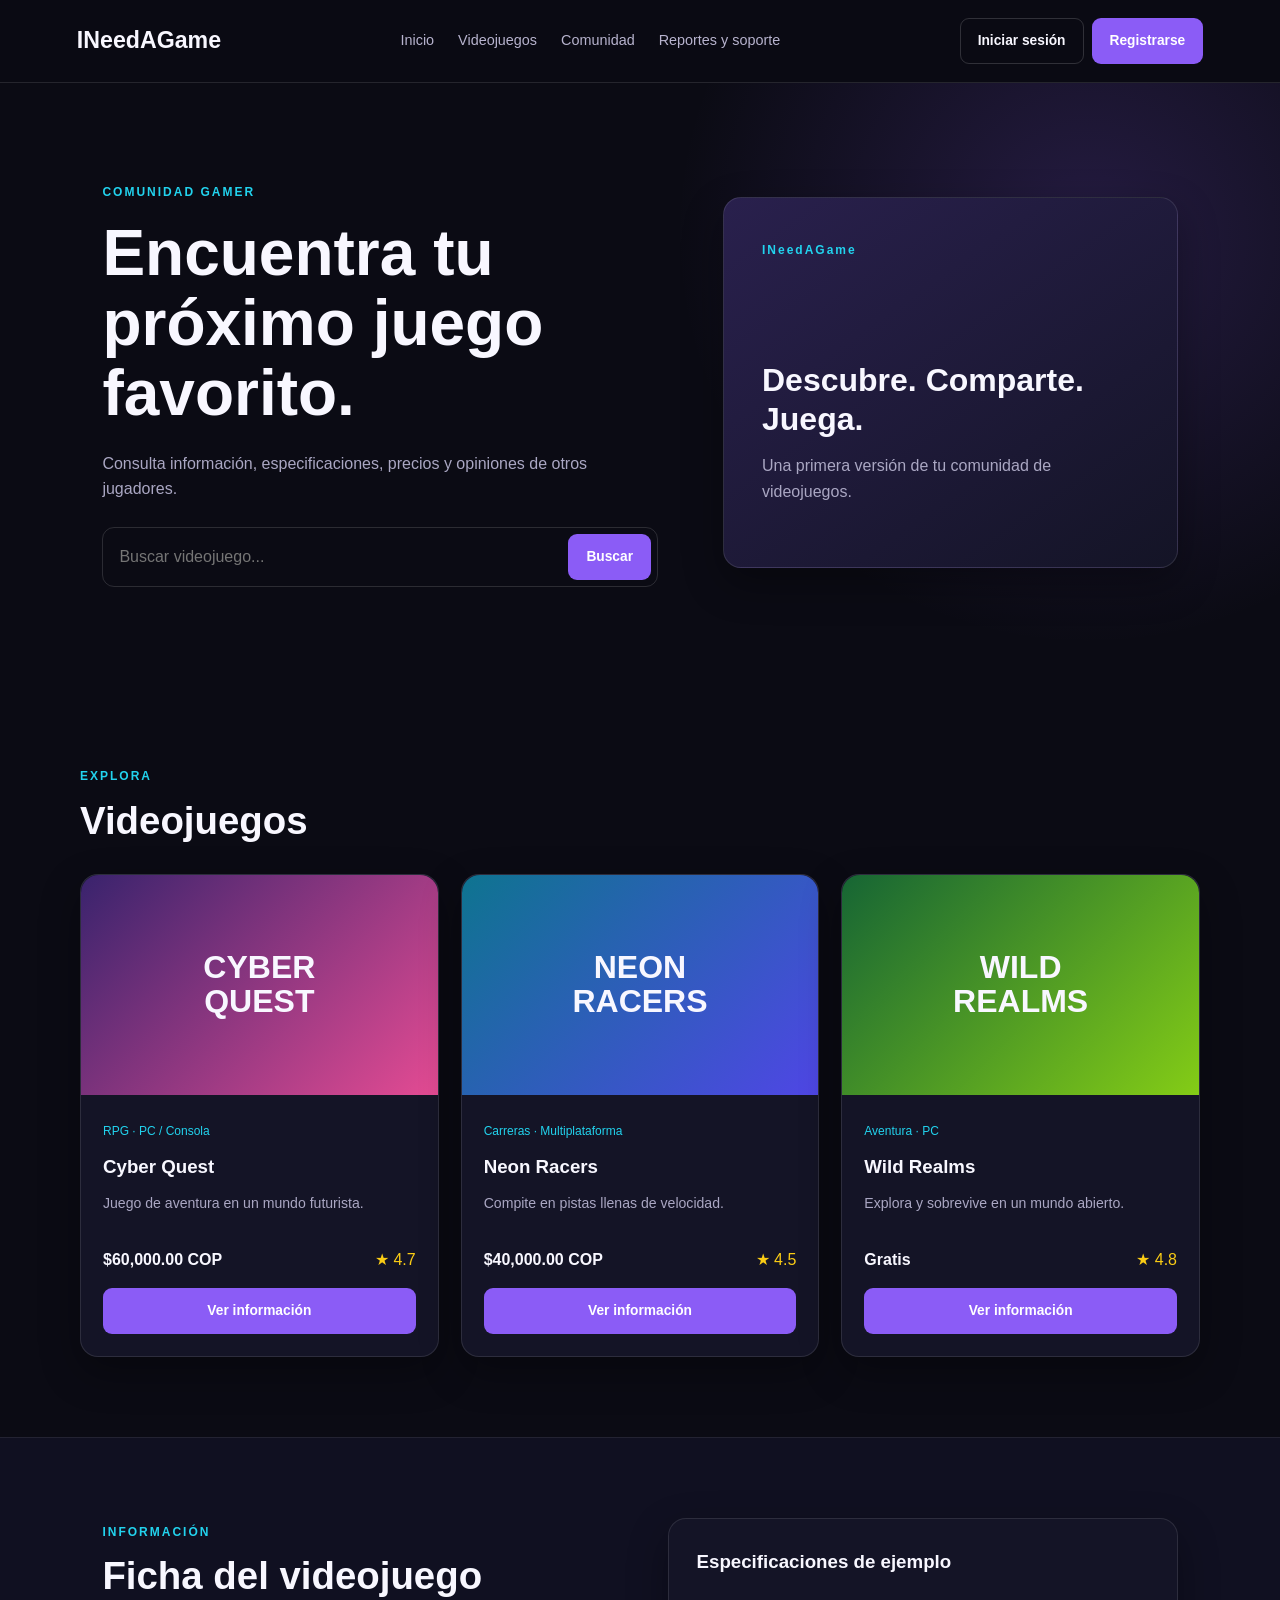
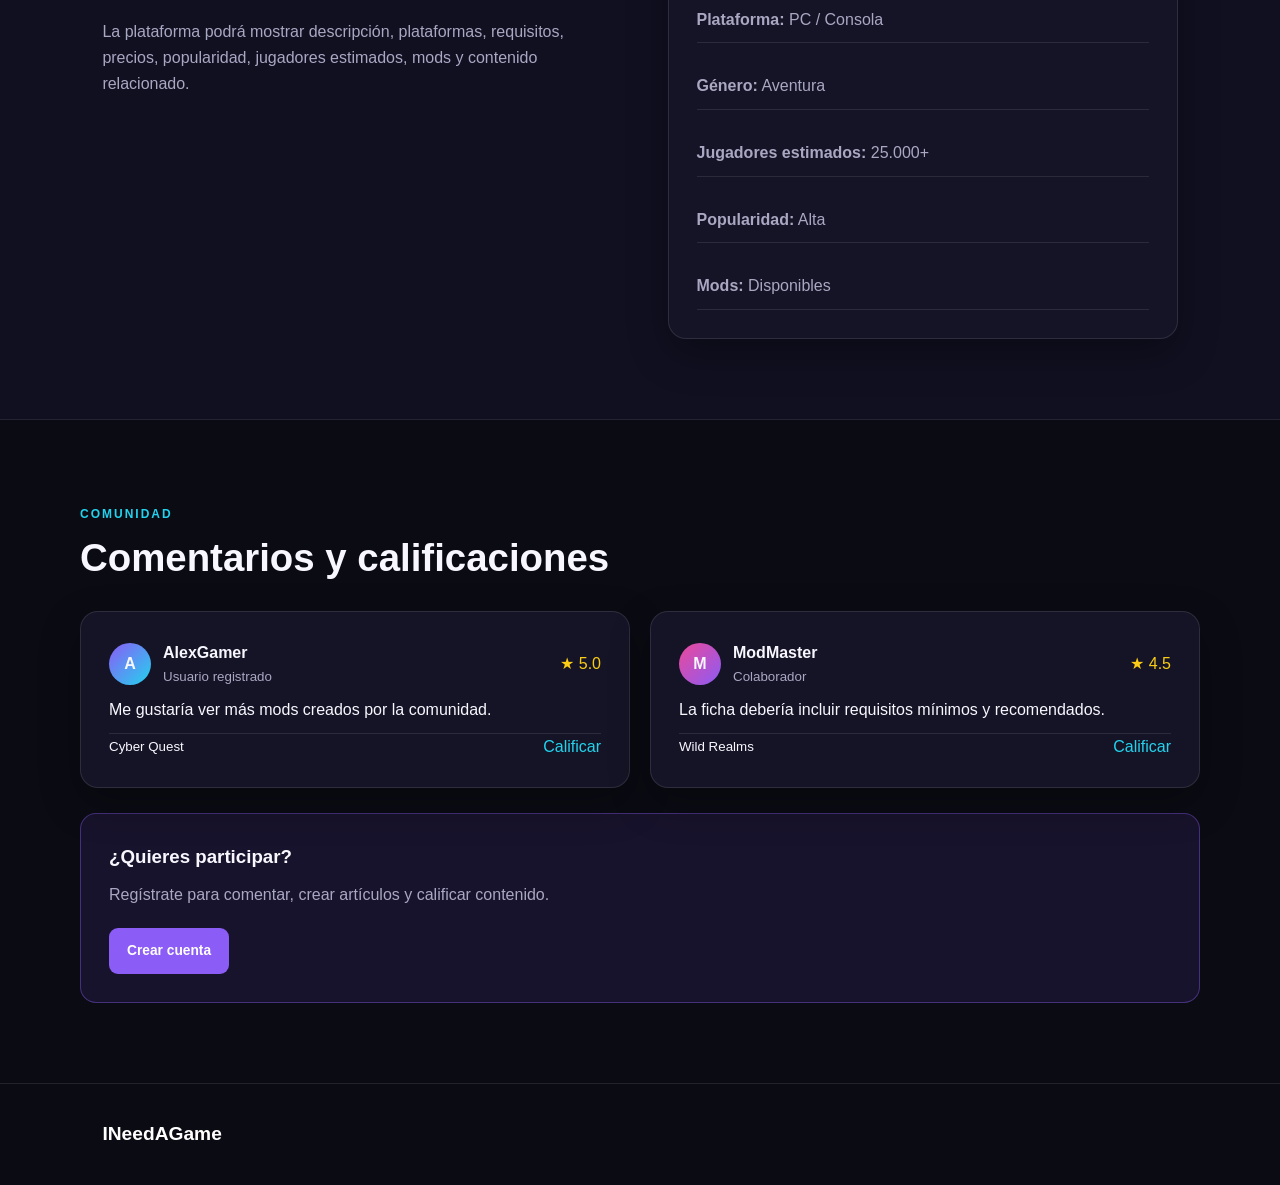
==== index.html @ 7449628d "Add files via upload" ====
<!doctype html>
<html lang="es">
<head>
  <meta charset="UTF-8">
  <meta name="viewport" content="width=device-width, initial-scale=1.0">
  <title>INeedAGame</title>
  <link rel="stylesheet" href="styles.css">
</head>
<body>
<header class="header">
  <a class="logo" href="index.html">INeedAGame</a>
  <nav>
    <a href="index.html">Inicio</a>
    <a href="index.html#juegos">Videojuegos</a>
    <a href="index.html#comunidad">Comunidad</a>
    <a href="reportes.html">Reportes y soporte</a>
  </nav>
  <div class="auth">
    <a class="btn secondary" href="acceso.html#login">Iniciar sesión</a>
    <a class="btn primary" href="acceso.html#registro">Registrarse</a>
  </div>
</header>

<main>
<section id="inicio" class="hero">
  <div>
    <span class="tag">COMUNIDAD GAMER</span>
    <h1>Encuentra tu próximo juego favorito.</h1>
    <p>Consulta información, especificaciones, precios y opiniones de otros jugadores.</p>
    <form class="search" action="#juegos">
      <input type="search" placeholder="Buscar videojuego..." aria-label="Buscar videojuego">
      <button class="btn primary">Buscar</button>
    </form>
  </div>
  <div class="hero-card">
    <span class="tag">INeedAGame</span>
    <h2>Descubre. Comparte. Juega.</h2>
    <p>Una primera versión de tu comunidad de videojuegos.</p>
  </div>
</section>

<section id="juegos" class="section">
  <div class="heading"><div><span class="tag">EXPLORA</span><h2>Videojuegos</h2></div></div>
  <div class="cards">
    <article class="card"><div class="cover purple">CYBER<br>QUEST</div><div class="body"><span class="small">RPG · PC / Consola</span><h3>Cyber Quest</h3><p>Juego de aventura en un mundo futurista.</p><div class="row"><b>$60,000.00 COP</b><span>★ 4.7</span></div><a class="btn primary full" href="#detalle">Ver información</a></div></article>
    <article class="card"><div class="cover blue">NEON<br>RACERS</div><div class="body"><span class="small">Carreras · Multiplataforma</span><h3>Neon Racers</h3><p>Compite en pistas llenas de velocidad.</p><div class="row"><b>$40,000.00 COP</b><span>★ 4.5</span></div><a class="btn primary full" href="#detalle">Ver información</a></div></article>
    <article class="card"><div class="cover green">WILD<br>REALMS</div><div class="body"><span class="small">Aventura · PC</span><h3>Wild Realms</h3><p>Explora y sobrevive en un mundo abierto.</p><div class="row"><b>Gratis</b><span>★ 4.8</span></div><a class="btn primary full" href="#detalle">Ver información</a></div></article>
  </div>
</section>

<section id="detalle" class="section alternate">
  <div class="two-columns">
    <div><span class="tag">INFORMACIÓN</span><h2>Ficha del videojuego</h2><p>La plataforma podrá mostrar descripción, plataformas, requisitos, precios, popularidad, jugadores estimados, mods y contenido relacionado.</p></div>
    <div class="panel"><h3>Especificaciones de ejemplo</h3><p><b>Plataforma:</b> PC / Consola</p><p><b>Género:</b> Aventura</p><p><b>Jugadores estimados:</b> 25.000+</p><p><b>Popularidad:</b> Alta</p><p><b>Mods:</b> Disponibles</p></div>
  </div>
</section>

<section id="comunidad" class="section">
  <div class="heading"><div><span class="tag">COMUNIDAD</span><h2>Comentarios y calificaciones</h2></div></div>
  <div class="comments">
    <article class="panel"><div class="user"><div class="avatar">A</div><div><b>AlexGamer</b><small>Usuario registrado</small></div><span>★ 5.0</span></div><p>Me gustaría ver más mods creados por la comunidad.</p><div class="row"><small>Cyber Quest</small><button class="link">Calificar</button></div></article>
    <article class="panel"><div class="user"><div class="avatar pink">M</div><div><b>ModMaster</b><small>Colaborador</small></div><span>★ 4.5</span></div><p>La ficha debería incluir requisitos mínimos y recomendados.</p><div class="row"><small>Wild Realms</small><button class="link">Calificar</button></div></article>
  </div>
  <div class="notice"><h3>¿Quieres participar?</h3><p>Regístrate para comentar, crear artículos y calificar contenido.</p><a class="btn primary" href="acceso.html#registro">Crear cuenta</a></div>
</section>

</main>

<footer><b>INeedAGame</b></footer>
</body>
</html>
---- styles.css ----
*{
    box-sizing:border-box;
    margin:0;padding:0;
}
html{
    scroll-behavior:smooth;
}
body{
    font-family:Arial,sans-serif;
    background:#0b0b14;color:#f8f7ff;line-height:1.6;
}
a{
    text-decoration:none;color:inherit;
}
button,input,select,textarea{
    font:inherit;
}
.header{
    position:sticky;
    top:0;z-index:10;
    display:flex;
    align-items:center;
    justify-content:space-between;
    gap:24px;
    padding:18px 6%;
    background:#0b0b14ee;
    border-bottom:1px solid #ffffff1c;
    backdrop-filter:blur(12px);
}
.logo{
    font-size:1.45rem;
    font-weight:800;
}
.header nav{display:flex;
    gap:24px;
    color:#b7b3ce;
    font-size:.9rem;
}
.header nav a:hover{
    color:#22d3ee;
}
.auth{display:flex;gap:8px;
}
.btn
{display:inline-flex;
    justify-content:center;
    align-items:center;
    padding:11px 17px;
    border-radius:9px;
    border:1px solid transparent;
    font-weight:700;
    font-size:.86rem;
    cursor:pointer;
}
.primary{
    background:#8b5cf6;
    color:white;
}
.primary:hover{
    background:#6d3fe0;
}
.secondary{
    border-color:#ffffff28;
}
.container,.hero,.section
{width:min(1120px,calc(100% - 40px));
    margin:auto;
}
.hero{
    width:100%;
    padding:95px 8%;
    display:grid;
    grid-template-columns:1.1fr .9fr;
    gap:65px;align-items:center;
    background:radial-gradient(circle at 85% 25%,#8b5cf633,transparent 35%);
}
.tag{color:#22d3ee;
    font-size:.75rem;
    font-weight:800;
    letter-spacing:2px;
}
.hero h1{
    font-size:clamp(2.5rem,5vw,4.5rem);
    line-height:1.1;
    margin:14px 0 22px;
}
.hero p{
    color:#aaa7c3;
    max-width:570px;
    margin-bottom:25px
}
.search{
    display:flex;
    gap:7px;
    padding:6px;
    border:1px solid #ffffff22;
    border-radius:12px;max-width:600px
}
.search input{
    width:100%;
    border:0;
    outline:0;
    background:transparent;
    color:white;
    padding:0 10px;
}
.hero-card,.panel,.card{
    background:#141426;
    border:1px solid #ffffff1b;
    border-radius:18px;
    box-shadow:0 15px 40px #0005;
}
.hero-card{
    padding:38px;
    min-height:310px;
    background:linear-gradient(145deg,#29204d,#141426);
}
.hero-card h2{
    margin-top:100px;
    font-size:2rem;line-height:1.2;
}
.hero-card p{
    margin-top:15px;
}
.section{
    padding:80px 0;
}
.alternate{
    width:100%;
    padding-inline:8%;
    background:#101021;
    border-block:1px solid #ffffff14;
}
.heading{
    display:flex;
    justify-content:space-between;
    margin-bottom:30px;
}
.heading h2,.two-columns h2,.auth-panel h2{
    font-size:2.4rem;
    line-height:1.2;
    margin-top:10px
}
.cards{
    display:grid;
    grid-template-columns:repeat(3,1fr);
    gap:22px
}
.cover{
    min-height:220px;
    display:grid;
    place-items:center;
    text-align:center;
    font-size:2rem;
    font-weight:800;
    line-height:1.05;
    border-radius:18px 18px 0 0
}
.purple{
    background:linear-gradient(135deg,#39236d,#e44b93);
}
.blue{
    background:linear-gradient(135deg,#0e7490,#4f46e5);
}
.green{
    background:linear-gradient(135deg,#166534,#84cc16);
}
.body{
    padding:22px;
}
.small{
    font-size:.75rem;
    color:#22d3ee
}
.body h3{
    margin-top:10px;
}
.body p{
    color:#aaa7c3;
    font-size:.88rem;
    margin:10px 0;
    min-height:45px;
}
.row,.user{
    display:flex;
    justify-content:space-between;
    align-items:center;
    gap:12px;
}
.row span,.user>span{
    color:#facc15
}
.full{width:100%;
    margin-top:15px;
}
.two-columns{
    display:grid;
    grid-template-columns:1fr 1fr;
    gap:55px;
    align-items:start;
}
.two-columns p{
    color:#aaa7c3;
    margin-top:20px;
}
.panel{
    padding:28px;
}
.panel h3{
    margin-bottom:20px;
}
.panel p{
    padding:10px 0;
    border-bottom:1px solid #ffffff18;
}
.comments{
    display:grid;
    grid-template-columns:1fr 1fr;
    gap:20px;
}
.user{
    justify-content:flex-start;
}
.user div:nth-child(2){
    display:grid;
    flex:1;
}
.user small{
    color:#aaa7c3;
}.avatar{
    display:grid;
    place-items:center;
    width:42px;
    height:42px;
    border-radius:50%;
    background:linear-gradient(135deg,#8b5cf6,#22d3ee);
    font-weight:800;
}
.pink{
    background:linear-gradient(135deg,#ec4899,#8b5cf6);
}
.comment p{
    margin:20px 0;
}
.link{
    border:0;
    background:transparent;
    color:#22d3ee;
    cursor:pointer;
}
.notice{
    margin-top:25px;
    padding:28px;
    border:1px solid #8b5cf666;border-radius:16px;
    background:#8b5cf61c;
}
.notice p{
    color:#aaa7c3;
    margin:10px 0 20px;
}
.form{
    display:grid;gap:12px;
}
.form label{
    display:grid;
    gap:6px;
    font-weight:700;
    font-size:.85rem;
}
.form input,.form select,.form textarea{
    width:100%;
    padding:11px 12px;
    background:#0b0b14;
    color:white;
    border:1px solid #ffffff22;
    border-radius:8px;
}
.form small{
    color:#aaa7c3;
}
.auth-panel{
    max-width:520px;
    margin:auto;
}
footer{
    display:flex;
    justify-content:space-between;
    gap:20px;
    padding:35px 8%;
    border-top:1px solid #ffffff18;
    color:#aaa7c3;
    font-size:.85rem;
}
footer b{
    color:white;
    font-size:1.2rem;
}
@media(max-width:850px){
    .header nav{display:none}.hero,.two-columns{grid-template-columns:1fr}.cards{grid-template-columns:1fr 1fr}.hero-card h2{margin-top:55px}.comments{grid-template-columns:1fr}}@media(max-width:560px){.header{padding:15px 20px}.auth .secondary{display:none}.hero,.section{width:calc(100% - 28px)}.hero{padding:55px 0}.alternate{padding-inline:14px}.cards{grid-template-columns:1fr}.heading h2,.two-columns h2,.auth-panel h2{font-size:2rem}.search{display:grid}.search input{min-height:40px}footer{padding:30px 20px;flex-direction:column}}
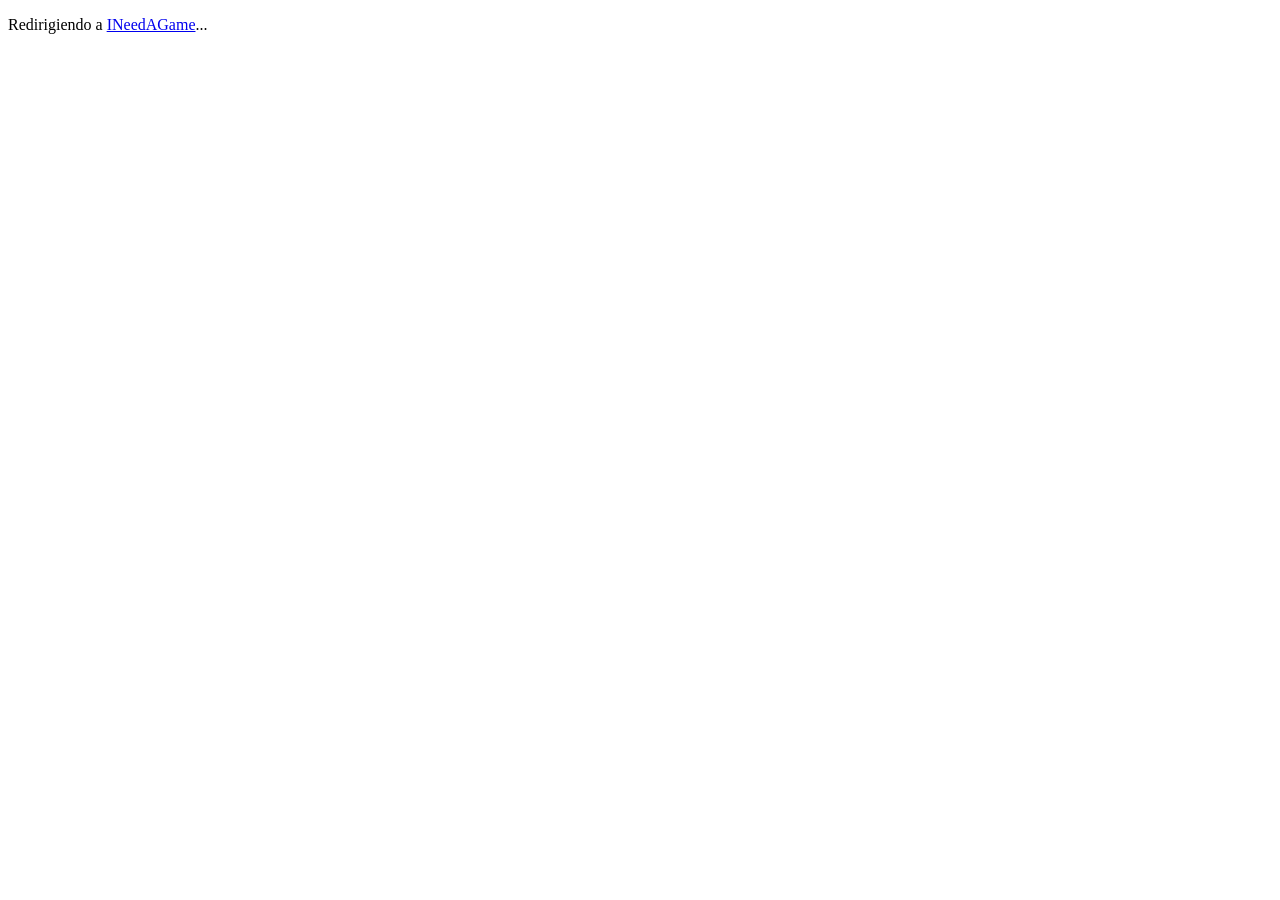
==== commit 70b266c5: "Add files via upload" ====
--- a/index.html
+++ b/index.html
@@ -2,70 +2,10 @@
 <html lang="es">
 <head>
   <meta charset="UTF-8">
-  <meta name="viewport" content="width=device-width, initial-scale=1.0">
-  <title>INeedAGame</title>
-  <link rel="stylesheet" href="styles.css">
+  <meta http-equiv="refresh" content="0; url=index.php">
+  <title>Redirigiendo a INeedAGame...</title>
 </head>
 <body>
-<header class="header">
-  <a class="logo" href="index.html">INeedAGame</a>
-  <nav>
-    <a href="index.html">Inicio</a>
-    <a href="index.html#juegos">Videojuegos</a>
-    <a href="index.html#comunidad">Comunidad</a>
-    <a href="reportes.html">Reportes y soporte</a>
-  </nav>
-  <div class="auth">
-    <a class="btn secondary" href="acceso.html#login">Iniciar sesión</a>
-    <a class="btn primary" href="acceso.html#registro">Registrarse</a>
-  </div>
-</header>
-
-<main>
-<section id="inicio" class="hero">
-  <div>
-    <span class="tag">COMUNIDAD GAMER</span>
-    <h1>Encuentra tu próximo juego favorito.</h1>
-    <p>Consulta información, especificaciones, precios y opiniones de otros jugadores.</p>
-    <form class="search" action="#juegos">
-      <input type="search" placeholder="Buscar videojuego..." aria-label="Buscar videojuego">
-      <button class="btn primary">Buscar</button>
-    </form>
-  </div>
-  <div class="hero-card">
-    <span class="tag">INeedAGame</span>
-    <h2>Descubre. Comparte. Juega.</h2>
-    <p>Una primera versión de tu comunidad de videojuegos.</p>
-  </div>
-</section>
-
-<section id="juegos" class="section">
-  <div class="heading"><div><span class="tag">EXPLORA</span><h2>Videojuegos</h2></div></div>
-  <div class="cards">
-    <article class="card"><div class="cover purple">CYBER<br>QUEST</div><div class="body"><span class="small">RPG · PC / Consola</span><h3>Cyber Quest</h3><p>Juego de aventura en un mundo futurista.</p><div class="row"><b>$60,000.00 COP</b><span>★ 4.7</span></div><a class="btn primary full" href="#detalle">Ver información</a></div></article>
-    <article class="card"><div class="cover blue">NEON<br>RACERS</div><div class="body"><span class="small">Carreras · Multiplataforma</span><h3>Neon Racers</h3><p>Compite en pistas llenas de velocidad.</p><div class="row"><b>$40,000.00 COP</b><span>★ 4.5</span></div><a class="btn primary full" href="#detalle">Ver información</a></div></article>
-    <article class="card"><div class="cover green">WILD<br>REALMS</div><div class="body"><span class="small">Aventura · PC</span><h3>Wild Realms</h3><p>Explora y sobrevive en un mundo abierto.</p><div class="row"><b>Gratis</b><span>★ 4.8</span></div><a class="btn primary full" href="#detalle">Ver información</a></div></article>
-  </div>
-</section>
-
-<section id="detalle" class="section alternate">
-  <div class="two-columns">
-    <div><span class="tag">INFORMACIÓN</span><h2>Ficha del videojuego</h2><p>La plataforma podrá mostrar descripción, plataformas, requisitos, precios, popularidad, jugadores estimados, mods y contenido relacionado.</p></div>
-    <div class="panel"><h3>Especificaciones de ejemplo</h3><p><b>Plataforma:</b> PC / Consola</p><p><b>Género:</b> Aventura</p><p><b>Jugadores estimados:</b> 25.000+</p><p><b>Popularidad:</b> Alta</p><p><b>Mods:</b> Disponibles</p></div>
-  </div>
-</section>
-
-<section id="comunidad" class="section">
-  <div class="heading"><div><span class="tag">COMUNIDAD</span><h2>Comentarios y calificaciones</h2></div></div>
-  <div class="comments">
-    <article class="panel"><div class="user"><div class="avatar">A</div><div><b>AlexGamer</b><small>Usuario registrado</small></div><span>★ 5.0</span></div><p>Me gustaría ver más mods creados por la comunidad.</p><div class="row"><small>Cyber Quest</small><button class="link">Calificar</button></div></article>
-    <article class="panel"><div class="user"><div class="avatar pink">M</div><div><b>ModMaster</b><small>Colaborador</small></div><span>★ 4.5</span></div><p>La ficha debería incluir requisitos mínimos y recomendados.</p><div class="row"><small>Wild Realms</small><button class="link">Calificar</button></div></article>
-  </div>
-  <div class="notice"><h3>¿Quieres participar?</h3><p>Regístrate para comentar, crear artículos y calificar contenido.</p><a class="btn primary" href="acceso.html#registro">Crear cuenta</a></div>
-</section>
-
-</main>
-
-<footer><b>INeedAGame</b></footer>
+  <p>Redirigiendo a <a href="index.php">INeedAGame</a>...</p>
 </body>
 </html>
